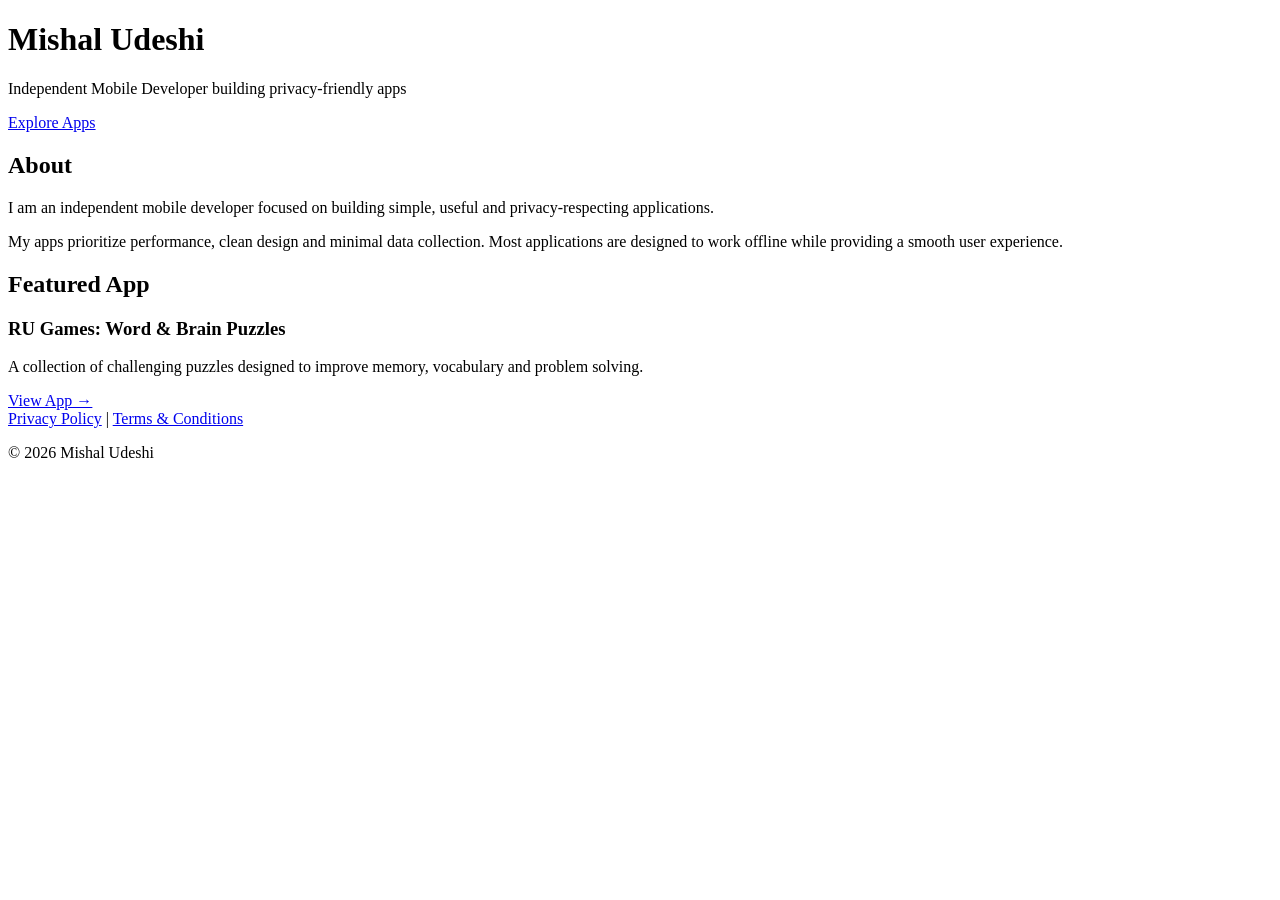
==== index.html @ ae93925b "Create index.html" ====
<!DOCTYPE html>
<html lang="en">
<head>
<meta charset="UTF-8">
<meta name="viewport" content="width=device-width, initial-scale=1.0">

<title>Mishal Udeshi | Independent App Developer</title>

<link rel="stylesheet" href="style.css">
</head>

<body>

<header class="hero">

<h1>Mishal Udeshi</h1>

<p class="tagline">
Independent Mobile Developer building privacy-friendly apps
</p>

<a class="primary-btn" href="apps.html">Explore Apps</a>

</header>


<section class="about">

<h2>About</h2>

<p>
I am an independent mobile developer focused on building simple,
useful and privacy-respecting applications.
</p>

<p>
My apps prioritize performance, clean design and minimal data
collection. Most applications are designed to work offline while
providing a smooth user experience.
</p>

</section>


<section class="highlight">

<h2>Featured App</h2>

<div class="app-card">

<h3>RU Games: Word & Brain Puzzles</h3>

<p>
A collection of challenging puzzles designed to improve memory,
vocabulary and problem solving.
</p>

<a href="apps.html">View App →</a>

</div>

</section>


<footer>

<a href="privacy.html">Privacy Policy</a>
|
<a href="terms.html">Terms & Conditions</a>

<p>© 2026 Mishal Udeshi</p>

</footer>

</body>
</html>
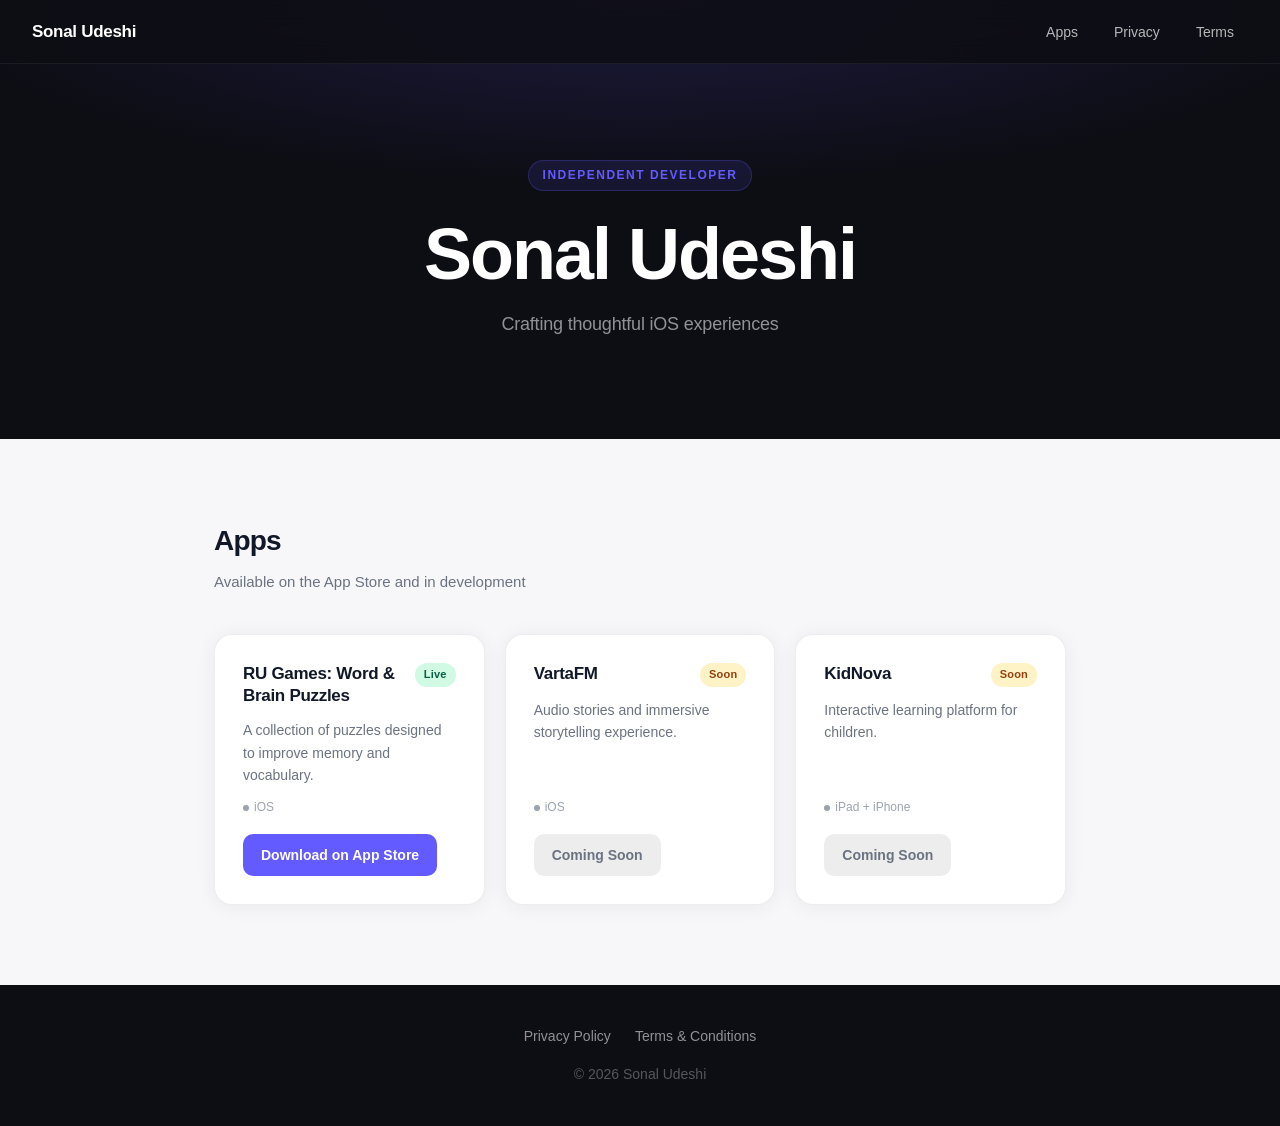
==== commit a40c752c: "FinalChanges" ====
--- a/index.html
+++ b/index.html
@@ -1,76 +1,51 @@
 <!DOCTYPE html>
 <html lang="en">
 <head>
+
 <meta charset="UTF-8">
 <meta name="viewport" content="width=device-width, initial-scale=1.0">
 
-<title>Mishal Udeshi | Independent App Developer</title>
+<title>Sonal Udeshi — Independent App Developer</title>
+<meta name="description" content="Apps by Sonal Udeshi — independent iOS developer crafting thoughtful mobile experiences.">
 
 <link rel="stylesheet" href="style.css">
+
 </head>
 
 <body>
 
+<nav>
+  <span class="nav-brand">Sonal Udeshi</span>
+  <ul class="nav-links">
+    <li><a href="#apps">Apps</a></li>
+    <li><a href="privacy.html">Privacy</a></li>
+    <li><a href="terms.html">Terms</a></li>
+  </ul>
+</nav>
+
 <header class="hero">
-
-<h1>Mishal Udeshi</h1>
-
-<p class="tagline">
-Independent Mobile Developer building privacy-friendly apps
-</p>
-
-<a class="primary-btn" href="apps.html">Explore Apps</a>
-
+  <div class="hero-eyebrow">Independent Developer</div>
+  <h1>Sonal Udeshi</h1>
+  <p>Crafting thoughtful iOS experiences</p>
 </header>
 
-
-<section class="about">
-
-<h2>About</h2>
-
-<p>
-I am an independent mobile developer focused on building simple,
-useful and privacy-respecting applications.
-</p>
-
-<p>
-My apps prioritize performance, clean design and minimal data
-collection. Most applications are designed to work offline while
-providing a smooth user experience.
-</p>
-
+<section class="section" id="apps">
+  <div class="section-header">
+    <h2>Apps</h2>
+    <p>Available on the App Store and in development</p>
+  </div>
+  <div id="apps-container"></div>
 </section>
 
+<footer>
+  <div class="footer-links">
+    <a href="privacy.html">Privacy Policy</a>
+    <a href="terms.html">Terms &amp; Conditions</a>
+  </div>
+  <p class="copyright">© 2026 Sonal Udeshi</p>
+</footer>
 
-<section class="highlight">
-
-<h2>Featured App</h2>
-
-<div class="app-card">
-
-<h3>RU Games: Word & Brain Puzzles</h3>
-
-<p>
-A collection of challenging puzzles designed to improve memory,
-vocabulary and problem solving.
-</p>
-
-<a href="apps.html">View App →</a>
-
-</div>
-
-</section>
-
-
-<footer>
-
-<a href="privacy.html">Privacy Policy</a>
-|
-<a href="terms.html">Terms & Conditions</a>
-
-<p>© 2026 Mishal Udeshi</p>
-
-</footer>
+<script src="script.js"></script>
 
 </body>
 </html>
--- a/style.css
+++ b/style.css
@@ -0,0 +1,367 @@
+/* ── Reset & Variables ── */
+*, *::before, *::after { box-sizing: border-box; margin: 0; padding: 0; }
+
+:root {
+  --bg: #f7f7f9;
+  --surface: #ffffff;
+  --text: #111827;
+  --text-muted: #6b7280;
+  --text-light: #9ca3af;
+  --accent: #635bff;
+  --accent-hover: #4f46e5;
+  --accent-soft: #ede9fe;
+  --hero-bg: #0d0d14;
+  --border: rgba(0,0,0,0.07);
+  --radius: 18px;
+  --radius-sm: 10px;
+  --shadow: 0 2px 20px rgba(0,0,0,0.06);
+  --shadow-hover: 0 12px 40px rgba(0,0,0,0.13);
+  --transition: 0.25s cubic-bezier(0.4,0,0.2,1);
+  --font: -apple-system, BlinkMacSystemFont, "SF Pro Display", "Segoe UI", Roboto, sans-serif;
+}
+
+/* ── Base ── */
+html { scroll-behavior: smooth; }
+
+body {
+  font-family: var(--font);
+  background: var(--bg);
+  color: var(--text);
+  line-height: 1.6;
+  -webkit-font-smoothing: antialiased;
+}
+
+a { color: inherit; text-decoration: none; }
+
+/* ── Navigation ── */
+nav {
+  position: fixed;
+  top: 0; left: 0; right: 0;
+  z-index: 100;
+  display: flex;
+  align-items: center;
+  justify-content: space-between;
+  padding: 0 32px;
+  height: 64px;
+  background: rgba(13,13,20,0.85);
+  backdrop-filter: blur(20px);
+  -webkit-backdrop-filter: blur(20px);
+  border-bottom: 1px solid rgba(255,255,255,0.06);
+}
+
+.nav-brand {
+  font-size: 17px;
+  font-weight: 600;
+  color: #fff;
+  letter-spacing: -0.3px;
+}
+
+.nav-links {
+  display: flex;
+  gap: 8px;
+  list-style: none;
+}
+
+.nav-links a {
+  color: rgba(255,255,255,0.7);
+  font-size: 14px;
+  font-weight: 500;
+  padding: 6px 14px;
+  border-radius: 8px;
+  transition: color var(--transition), background var(--transition);
+}
+
+.nav-links a:hover {
+  color: #fff;
+  background: rgba(255,255,255,0.08);
+}
+
+/* ── Hero ── */
+.hero {
+  background: var(--hero-bg);
+  color: #fff;
+  text-align: center;
+  padding: 160px 24px 100px;
+  position: relative;
+  overflow: hidden;
+}
+
+.hero::before {
+  content: "";
+  position: absolute;
+  inset: 0;
+  background:
+    radial-gradient(ellipse 80% 60% at 50% 0%, rgba(99,91,255,0.18) 0%, transparent 70%);
+  pointer-events: none;
+}
+
+.hero-eyebrow {
+  display: inline-block;
+  font-size: 12px;
+  font-weight: 600;
+  letter-spacing: 1.5px;
+  text-transform: uppercase;
+  color: var(--accent);
+  background: rgba(99,91,255,0.12);
+  border: 1px solid rgba(99,91,255,0.25);
+  padding: 5px 14px;
+  border-radius: 100px;
+  margin-bottom: 24px;
+}
+
+.hero h1 {
+  font-size: clamp(40px, 7vw, 72px);
+  font-weight: 700;
+  letter-spacing: -2px;
+  line-height: 1.1;
+  color: #fff;
+  margin-bottom: 16px;
+}
+
+.hero p {
+  font-size: 18px;
+  color: rgba(255,255,255,0.55);
+  font-weight: 400;
+  letter-spacing: -0.2px;
+}
+
+/* ── Section ── */
+.section {
+  max-width: 900px;
+  margin: 0 auto;
+  padding: 80px 24px;
+}
+
+.section-header {
+  margin-bottom: 40px;
+}
+
+.section-header h2 {
+  font-size: 28px;
+  font-weight: 700;
+  letter-spacing: -0.8px;
+  color: var(--text);
+}
+
+.section-header p {
+  color: var(--text-muted);
+  margin-top: 6px;
+  font-size: 15px;
+}
+
+/* ── App Cards Grid ── */
+#apps-container {
+  display: grid;
+  grid-template-columns: repeat(auto-fill, minmax(260px, 1fr));
+  gap: 20px;
+}
+
+.app-card {
+  background: var(--surface);
+  border-radius: var(--radius);
+  padding: 28px;
+  border: 1px solid var(--border);
+  box-shadow: var(--shadow);
+  transition: transform var(--transition), box-shadow var(--transition);
+  display: flex;
+  flex-direction: column;
+  gap: 12px;
+}
+
+.app-card:hover {
+  transform: translateY(-4px);
+  box-shadow: var(--shadow-hover);
+}
+
+.app-card-header {
+  display: flex;
+  align-items: flex-start;
+  justify-content: space-between;
+  gap: 12px;
+}
+
+.app-card h3 {
+  font-size: 17px;
+  font-weight: 650;
+  letter-spacing: -0.3px;
+  color: var(--text);
+  line-height: 1.3;
+}
+
+.badge {
+  flex-shrink: 0;
+  font-size: 11px;
+  font-weight: 600;
+  padding: 3px 9px;
+  border-radius: 100px;
+  letter-spacing: 0.2px;
+}
+
+.badge-live {
+  background: #d1fae5;
+  color: #065f46;
+}
+
+.badge-soon {
+  background: #fef3c7;
+  color: #92400e;
+}
+
+.app-card p {
+  font-size: 14px;
+  color: var(--text-muted);
+  line-height: 1.6;
+  flex: 1;
+}
+
+.platform-tag {
+  font-size: 12px;
+  font-weight: 500;
+  color: var(--text-light);
+  display: flex;
+  align-items: center;
+  gap: 5px;
+}
+
+.platform-tag::before {
+  content: "";
+  display: inline-block;
+  width: 6px; height: 6px;
+  border-radius: 50%;
+  background: var(--text-light);
+}
+
+.store-btn {
+  display: inline-flex;
+  align-items: center;
+  justify-content: center;
+  margin-top: 4px;
+  padding: 10px 18px;
+  background: var(--accent);
+  color: #fff;
+  font-size: 14px;
+  font-weight: 600;
+  border-radius: var(--radius-sm);
+  transition: background var(--transition), transform var(--transition);
+  align-self: flex-start;
+}
+
+.store-btn:hover { background: var(--accent-hover); transform: scale(1.02); }
+
+.store-btn.disabled {
+  background: var(--border);
+  color: var(--text-muted);
+  cursor: default;
+  pointer-events: none;
+}
+
+/* ── Static App Grid (app.html) ── */
+.apps-grid {
+  max-width: 900px;
+  margin: 0 auto;
+  padding: 80px 24px;
+  display: grid;
+  grid-template-columns: repeat(auto-fill, minmax(260px, 1fr));
+  gap: 20px;
+}
+
+/* ── Small Header (sub-pages) ── */
+.small-header {
+  background: var(--hero-bg);
+  color: #fff;
+  text-align: center;
+  padding: 120px 24px 60px;
+}
+
+.small-header h1 {
+  font-size: clamp(28px, 5vw, 48px);
+  font-weight: 700;
+  letter-spacing: -1.5px;
+}
+
+/* ── Legal / Content Pages ── */
+.container {
+  max-width: 680px;
+  margin: 0 auto;
+  padding: 80px 24px 100px;
+}
+
+.container h1 {
+  font-size: 36px;
+  font-weight: 700;
+  letter-spacing: -1px;
+  margin-bottom: 8px;
+}
+
+.container .meta {
+  color: var(--text-muted);
+  font-size: 14px;
+  margin-bottom: 48px;
+  padding-bottom: 24px;
+  border-bottom: 1px solid var(--border);
+}
+
+.container h2 {
+  font-size: 18px;
+  font-weight: 650;
+  letter-spacing: -0.3px;
+  margin: 36px 0 10px;
+  color: var(--text);
+}
+
+.container p {
+  font-size: 15px;
+  color: #374151;
+  line-height: 1.75;
+  margin-bottom: 12px;
+}
+
+.container ul {
+  padding-left: 20px;
+  margin-bottom: 12px;
+}
+
+.container ul li {
+  font-size: 15px;
+  color: #374151;
+  line-height: 1.75;
+}
+
+.container strong { color: var(--text); }
+
+/* ── Footer ── */
+footer {
+  background: var(--hero-bg);
+  color: rgba(255,255,255,0.45);
+  text-align: center;
+  padding: 40px 24px;
+  font-size: 14px;
+}
+
+footer .footer-links {
+  display: flex;
+  justify-content: center;
+  gap: 24px;
+  margin-bottom: 16px;
+  flex-wrap: wrap;
+}
+
+footer .footer-links a {
+  color: rgba(255,255,255,0.55);
+  font-weight: 500;
+  transition: color var(--transition);
+}
+
+footer .footer-links a:hover { color: #fff; }
+
+footer .copyright { color: rgba(255,255,255,0.3); }
+
+/* ── Responsive ── */
+@media (max-width: 600px) {
+  nav { padding: 0 20px; }
+  .nav-links { gap: 4px; }
+  .nav-links a { padding: 6px 10px; font-size: 13px; }
+  .hero { padding: 140px 20px 80px; }
+  .section, .container { padding: 60px 20px 80px; }
+  #apps-container, .apps-grid { grid-template-columns: 1fr; }
+}
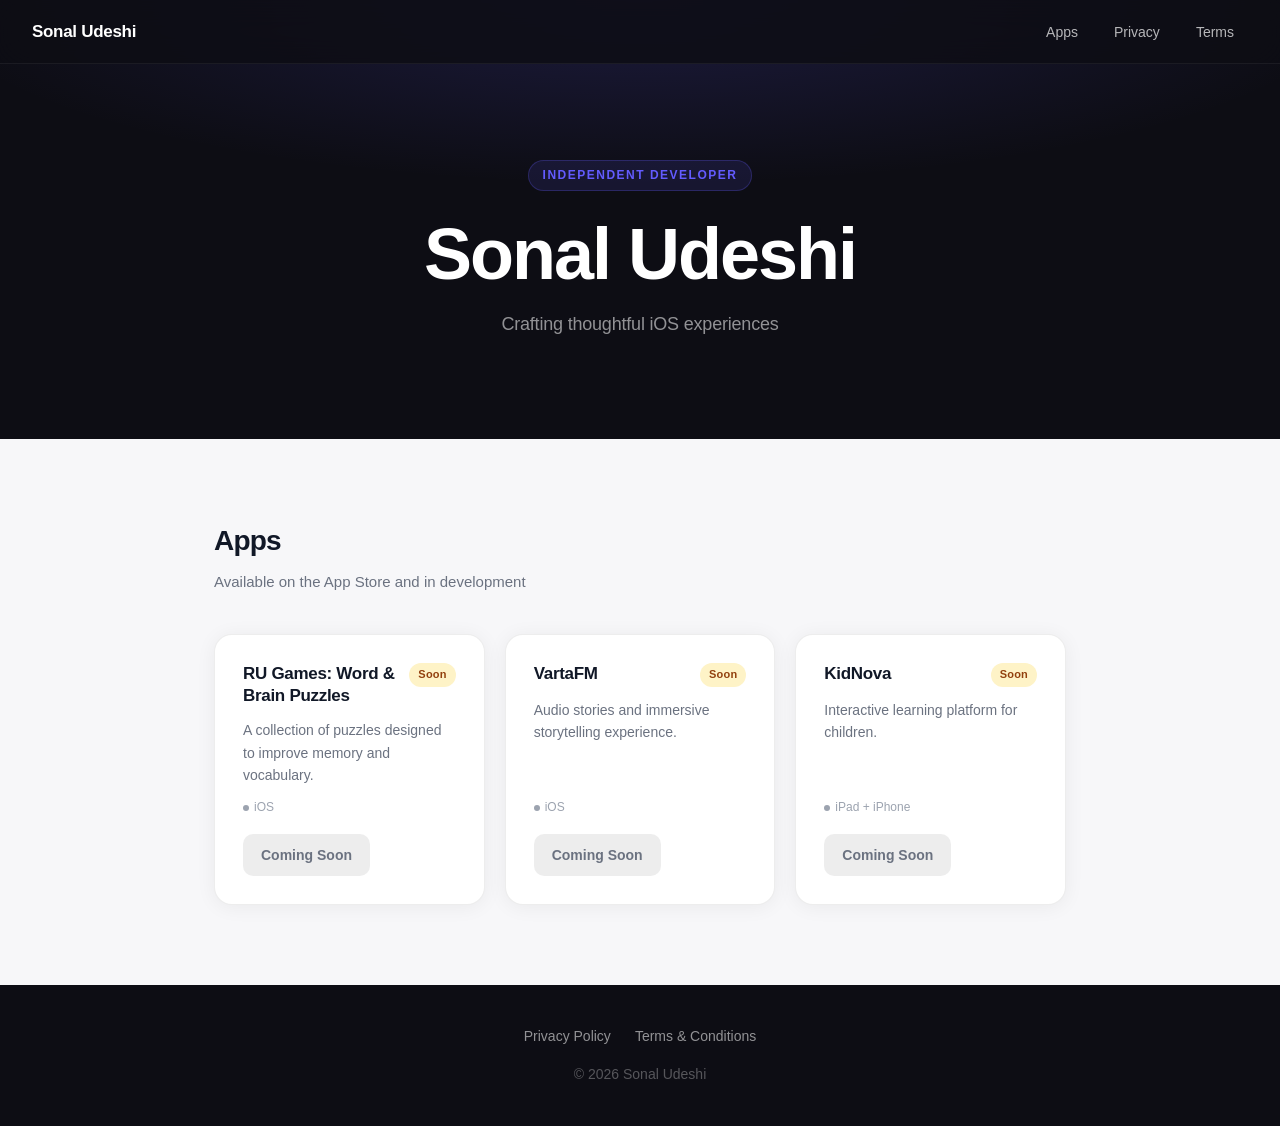
==== commit f27dbc1d: "FinalChanges" ====
--- a/index.html
+++ b/index.html
@@ -7,6 +7,11 @@
 
 <title>Sonal Udeshi — Independent App Developer</title>
 <meta name="description" content="Apps by Sonal Udeshi — independent iOS developer crafting thoughtful mobile experiences.">
+
+<link rel="icon" href="favicon.svg" type="image/svg+xml">
+<meta property="og:title" content="Sonal Udeshi — Independent App Developer">
+<meta property="og:description" content="iOS apps crafted by Sonal Udeshi — thoughtful, minimal, and purposeful.">
+<meta property="og:type" content="website">
 
 <link rel="stylesheet" href="style.css">
 
